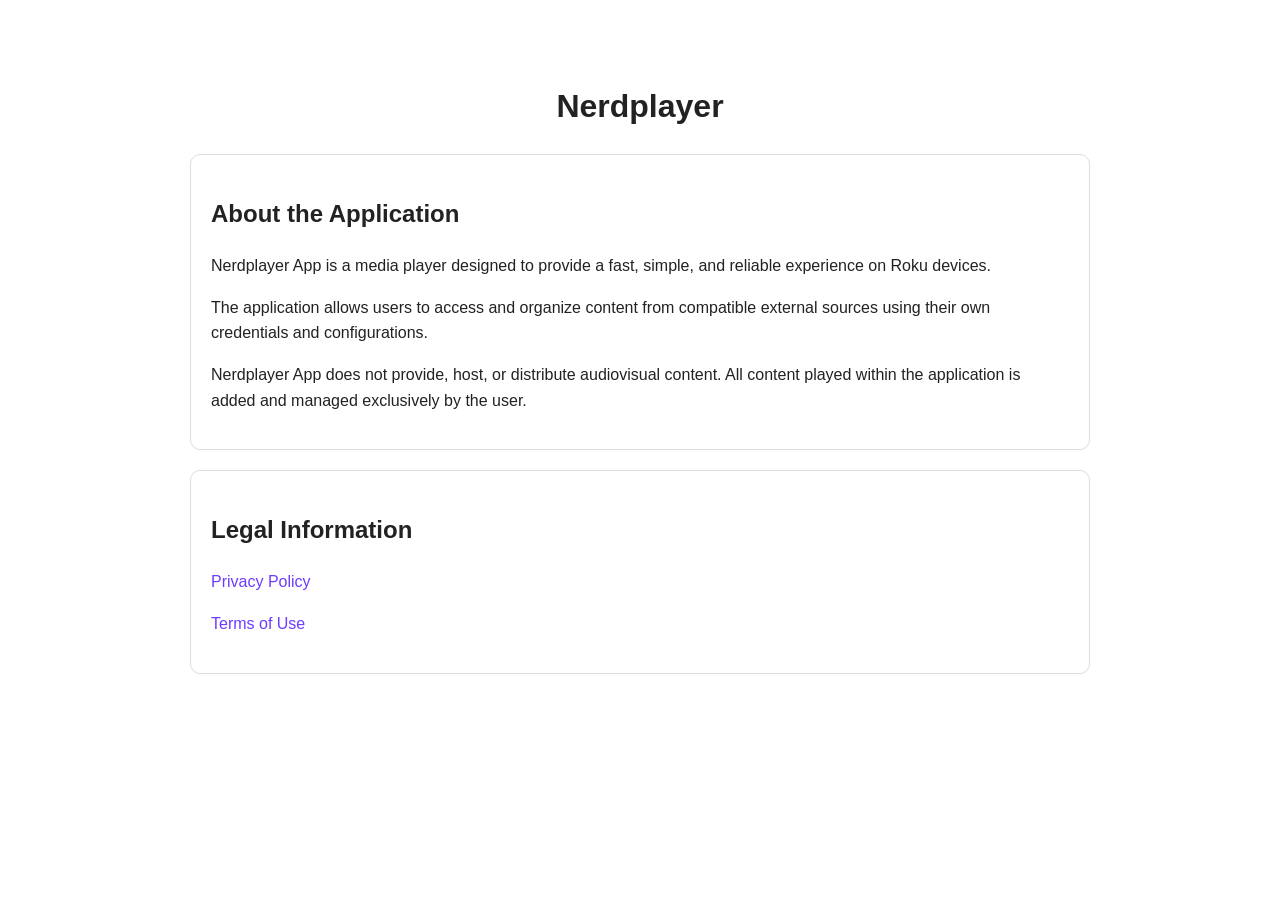
==== index.html @ 156f30fe "Create index.html" ====
<!DOCTYPE html>
<html lang="en">
<head>
<meta charset="UTF-8">
<meta name="viewport" content="width=device-width, initial-scale=1.0">
<title>Nerdplayer</title>

<style>
body{
    font-family: Arial, sans-serif;
    max-width: 900px;
    margin: 40px auto;
    padding: 20px;
    line-height: 1.6;
    color: #222;
}

h1{
    text-align:center;
}

.box{
    border:1px solid #ddd;
    border-radius:10px;
    padding:20px;
    margin-top:20px;
}

a{
    color:#6c3cff;
    text-decoration:none;
}

a:hover{
    text-decoration:underline;
}
</style>

</head>
<body>

<h1>Nerdplayer</h1>

<div class="box">
    <h2>About the Application</h2>

    <p>
        Nerdplayer App is a media player designed to provide a fast, simple, and reliable experience on Roku devices.
    </p>

    <p>
        The application allows users to access and organize content from compatible external sources using their own credentials and configurations.
    </p>

    <p>
        Nerdplayer App does not provide, host, or distribute audiovisual content. All content played within the application is added and managed exclusively by the user.
    </p>
</div>

<div class="box">
    <h2>Legal Information</h2>

    <p>
        <a href="/rokuapp/privacy.html">Privacy Policy</a>
    </p>

    <p>
        <a href="/rokuapp/terms.html">Terms of Use</a>
    </p>
</div>

</body>
</html>
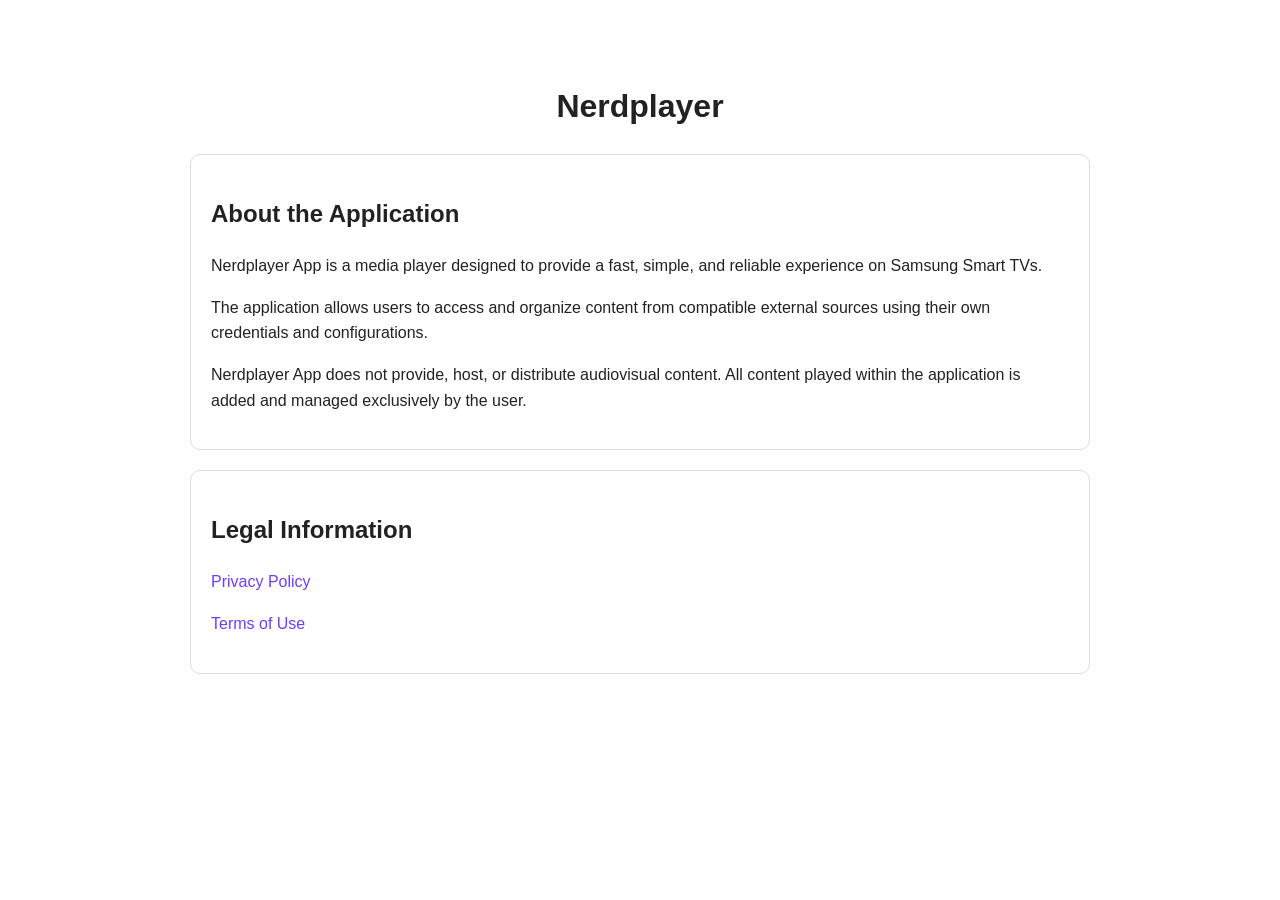
==== commit bd911bdb: "Home page: describe the Samsung TV app and fix the legal links" ====
--- a/index.html
+++ b/index.html
@@ -45,7 +45,7 @@
     <h2>About the Application</h2>
 
     <p>
-        Nerdplayer App is a media player designed to provide a fast, simple, and reliable experience on Roku devices.
+        Nerdplayer App is a media player designed to provide a fast, simple, and reliable experience on Samsung Smart TVs.
     </p>
 
     <p>
@@ -61,11 +61,11 @@
     <h2>Legal Information</h2>
 
     <p>
-        <a href="/rokuapp/privacy.html">Privacy Policy</a>
+        <a href="privacy.html">Privacy Policy</a>
     </p>
 
     <p>
-        <a href="/rokuapp/terms.html">Terms of Use</a>
+        <a href="terms.html">Terms of Use</a>
     </p>
 </div>
 
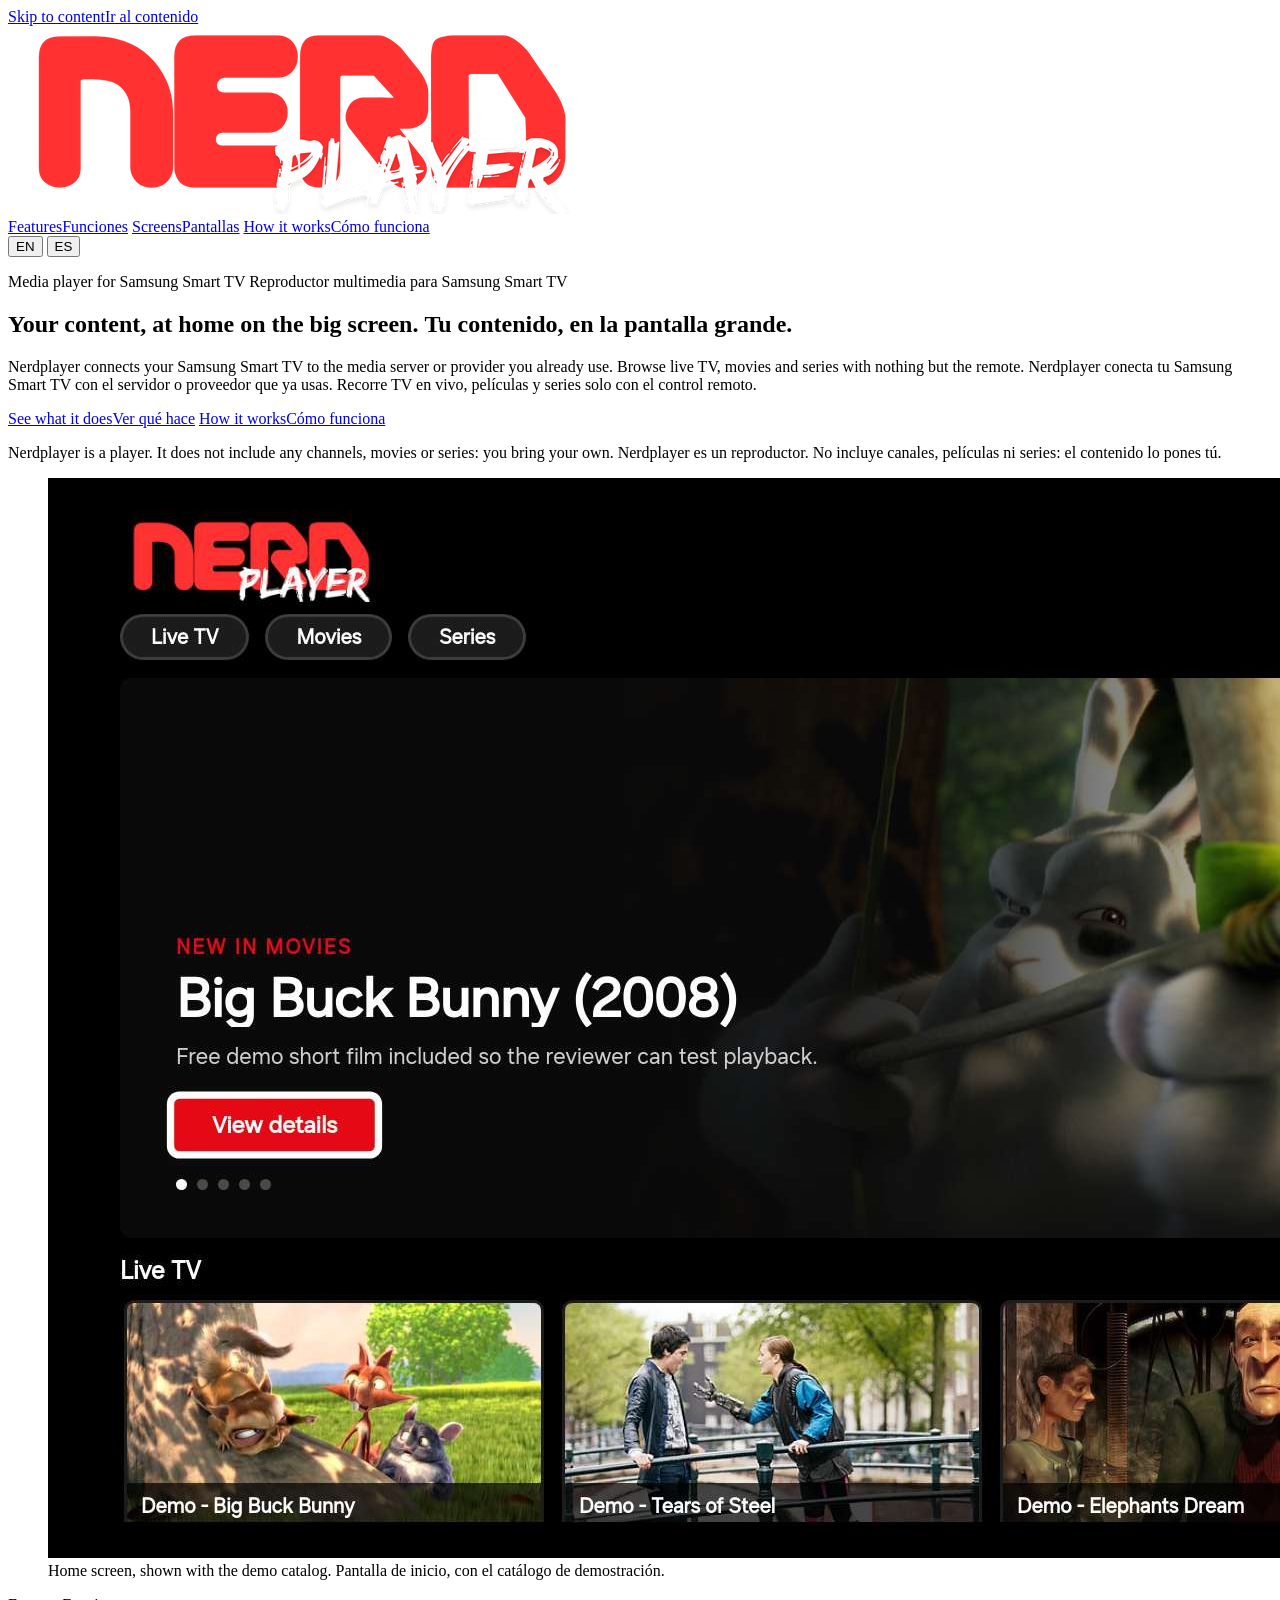
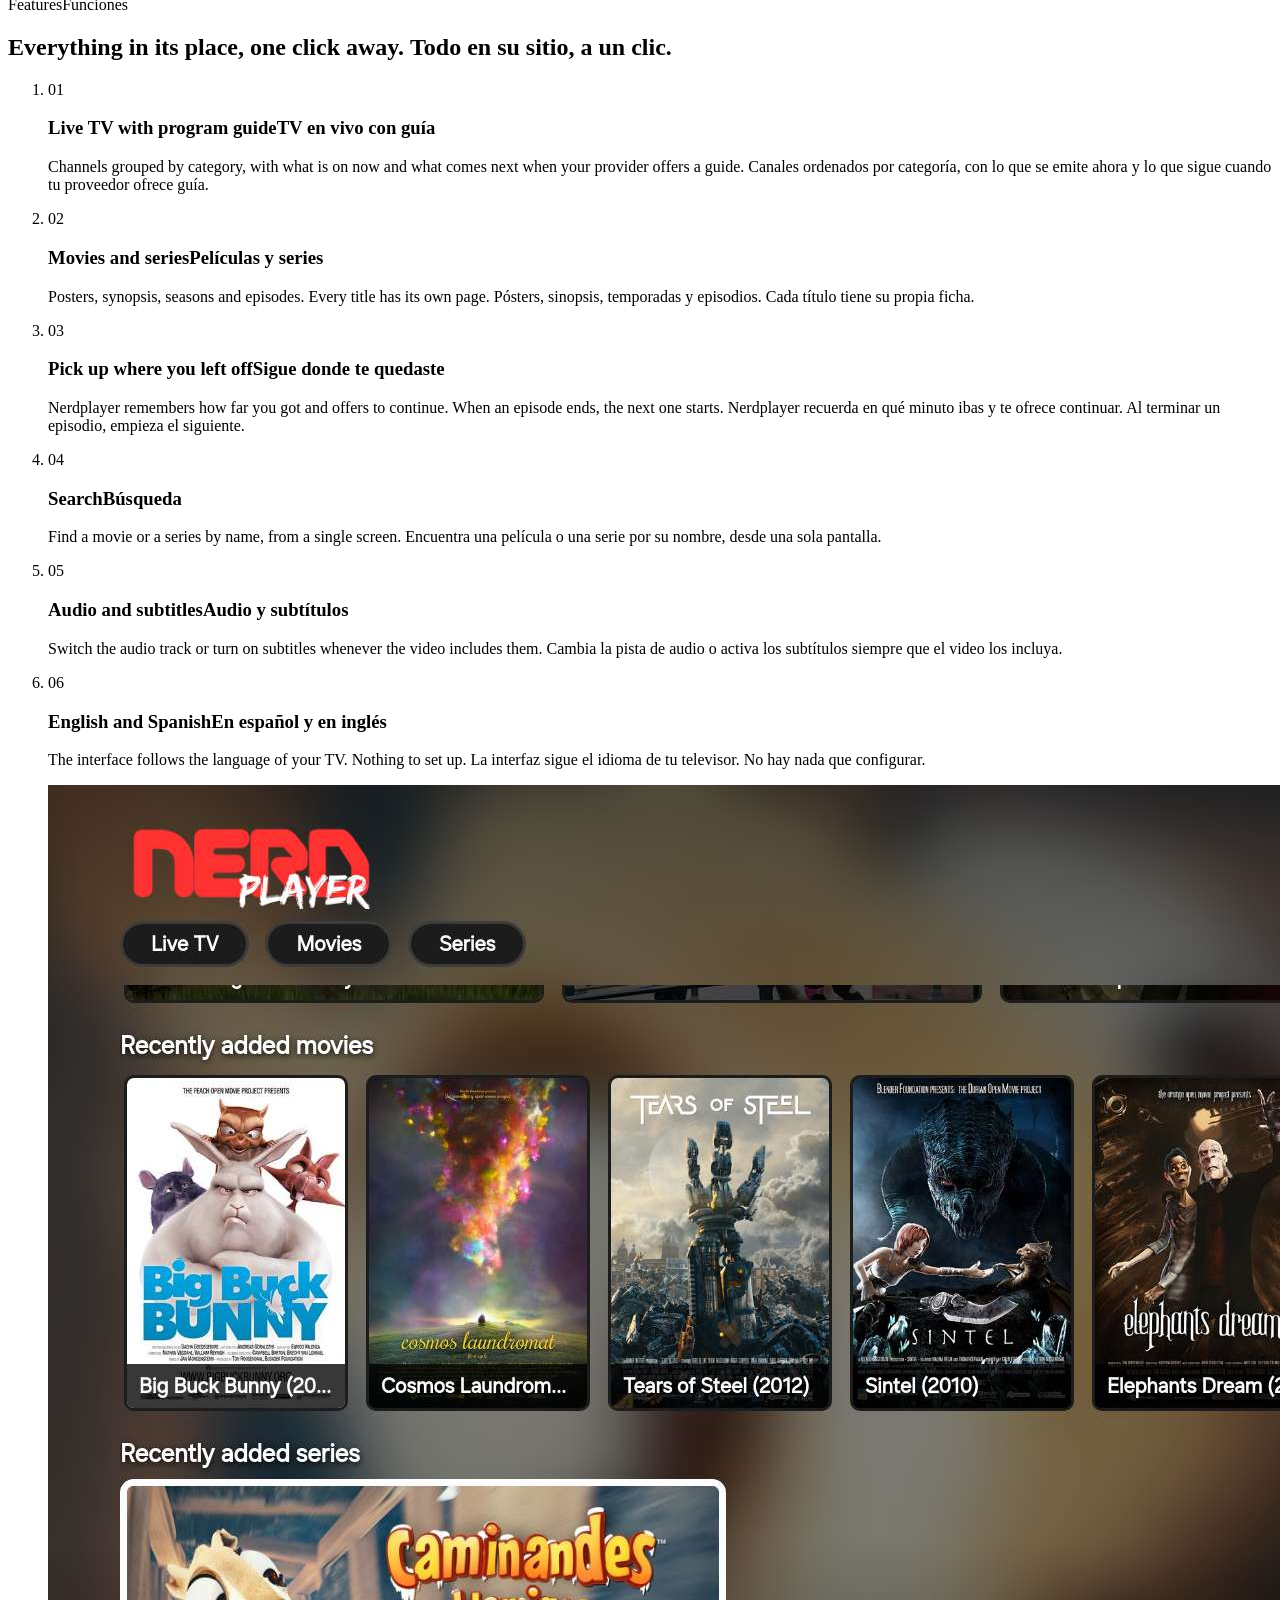
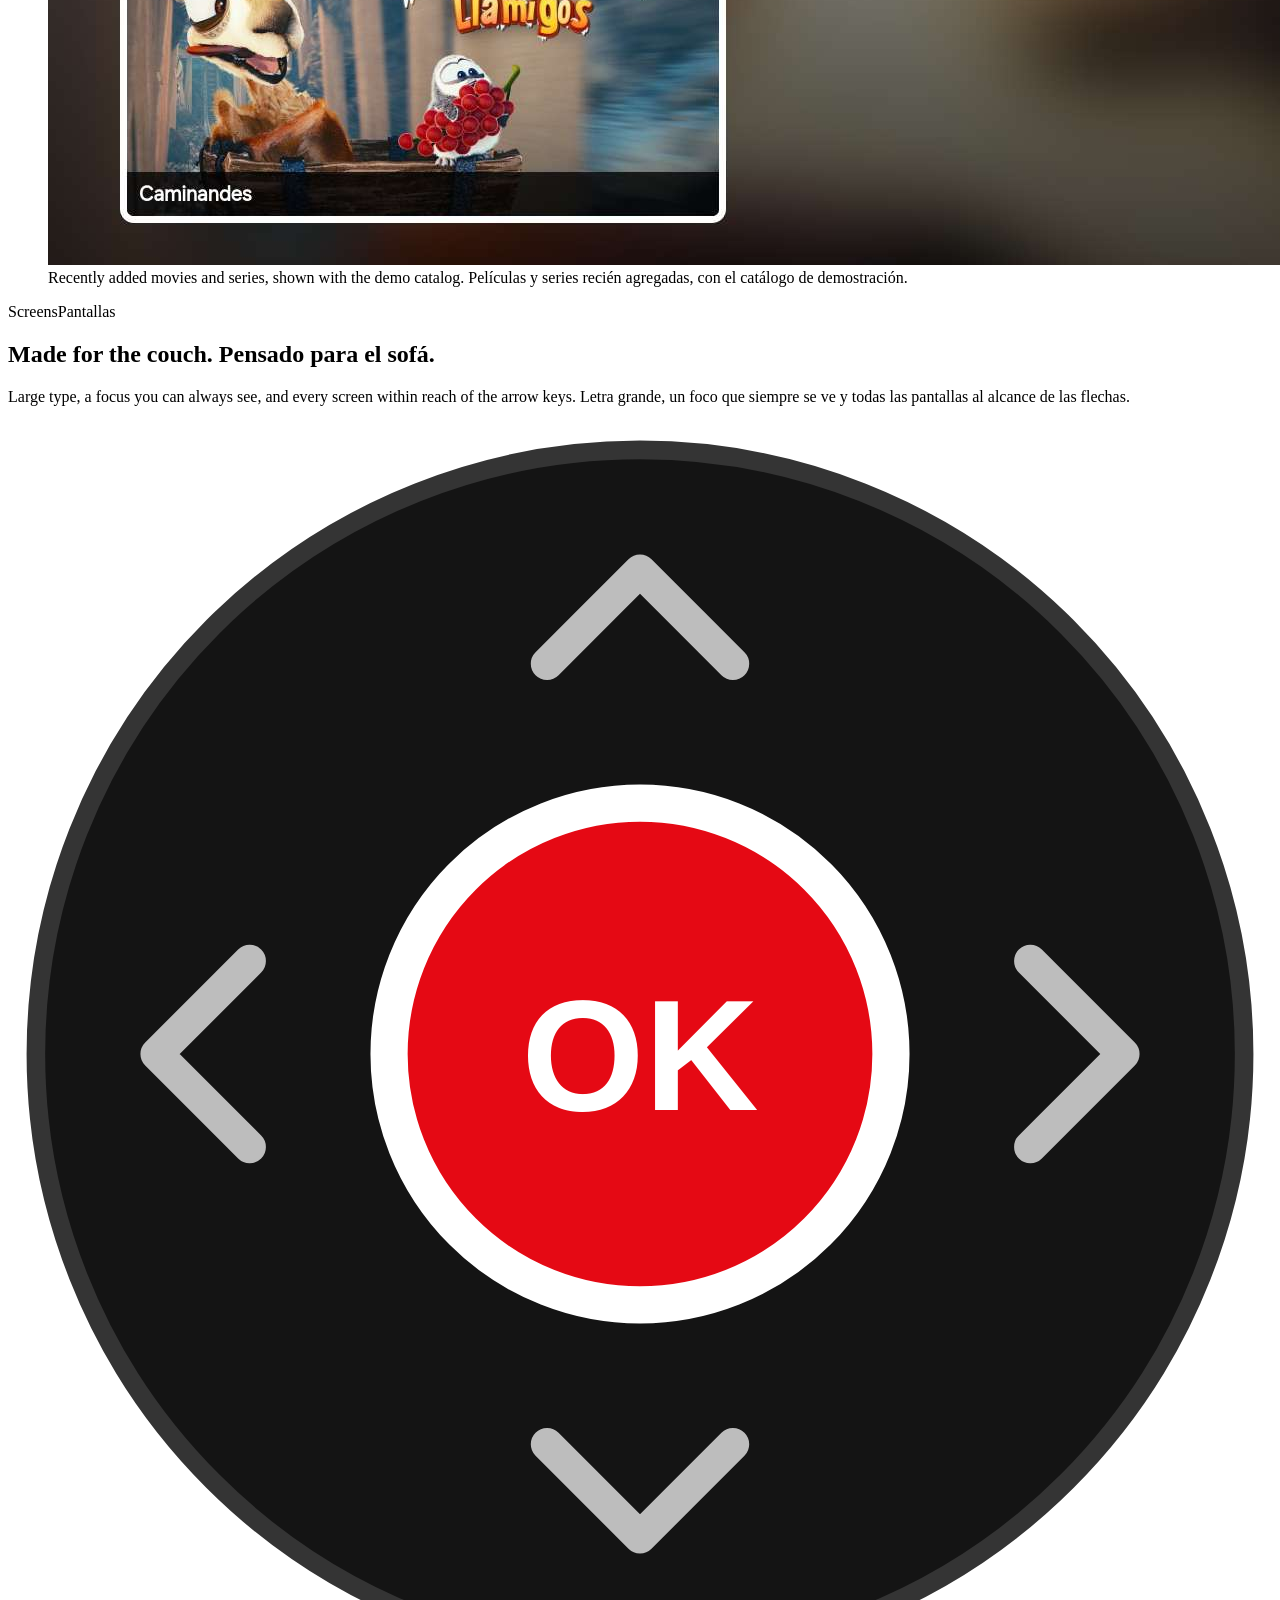
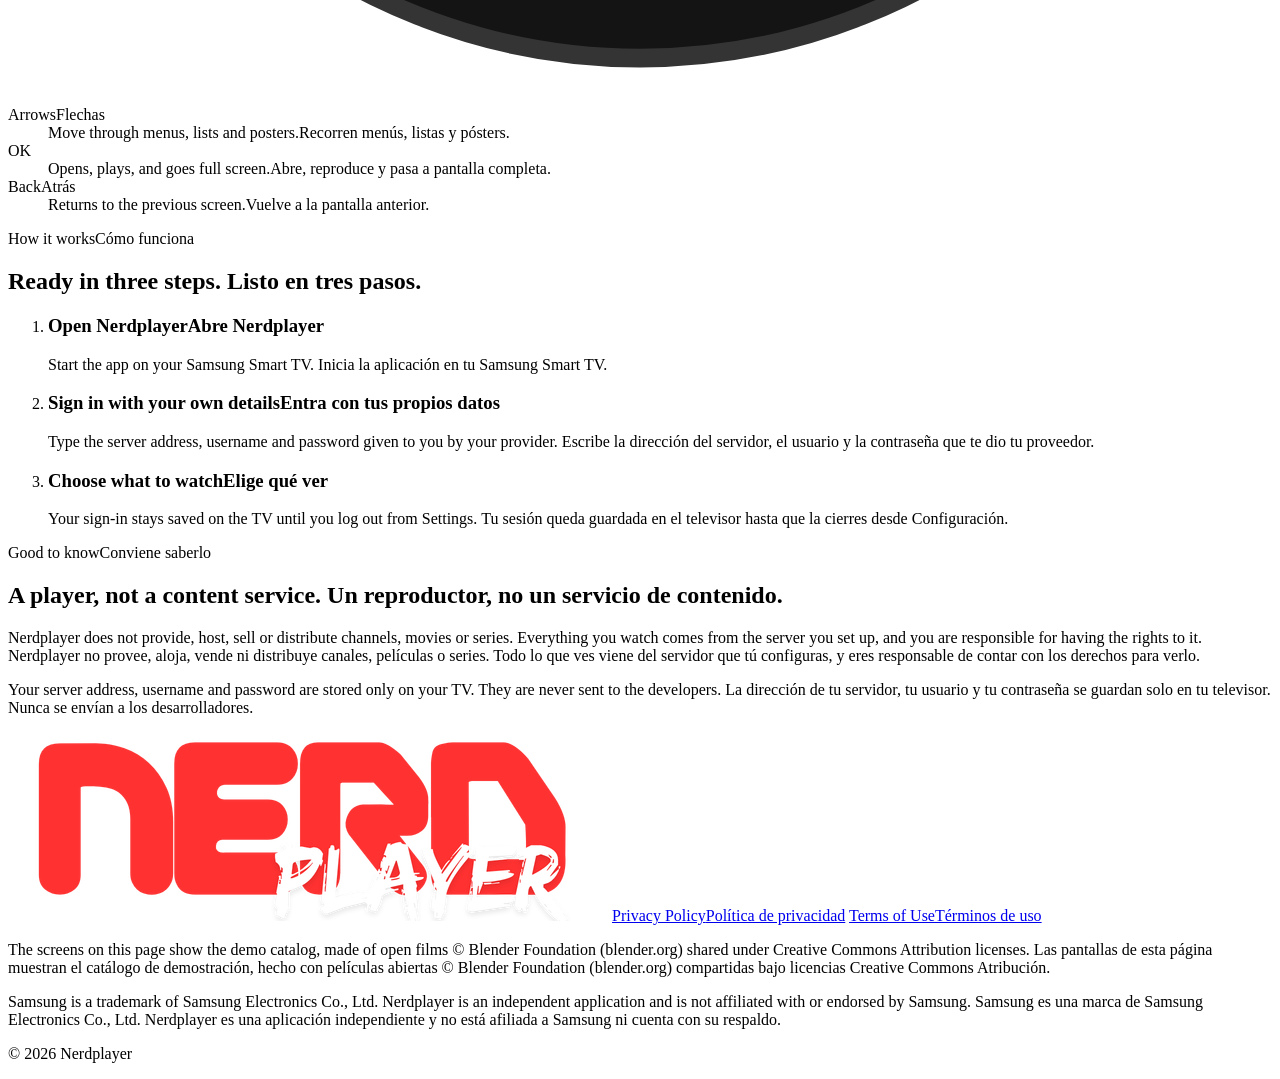
==== commit 0136d65b: "Update index.html" ====
--- a/index.html
+++ b/index.html
@@ -1,73 +1,286 @@
 <!DOCTYPE html>
-<html lang="en">
+<html lang="en" data-lang="en">
 <head>
-<meta charset="UTF-8">
-<meta name="viewport" content="width=device-width, initial-scale=1.0">
-<title>Nerdplayer</title>
-
-<style>
-body{
-    font-family: Arial, sans-serif;
-    max-width: 900px;
-    margin: 40px auto;
-    padding: 20px;
-    line-height: 1.6;
-    color: #222;
-}
-
-h1{
-    text-align:center;
-}
-
-.box{
-    border:1px solid #ddd;
-    border-radius:10px;
-    padding:20px;
-    margin-top:20px;
-}
-
-a{
-    color:#6c3cff;
-    text-decoration:none;
-}
-
-a:hover{
-    text-decoration:underline;
-}
-</style>
-
+    <meta charset="utf-8">
+    <meta name="viewport" content="width=device-width, initial-scale=1">
+    <title>Nerdplayer — Media player for Samsung Smart TV</title>
+    <meta name="title-en" content="Nerdplayer — Media player for Samsung Smart TV">
+    <meta name="title-es" content="Nerdplayer — Reproductor multimedia para Samsung Smart TV">
+    <meta name="description" content="Nerdplayer is a media player for Samsung Smart TVs. Connect the media server or provider you already use and watch live TV, movies and series with the remote.">
+    <meta name="theme-color" content="#050505">
+    <meta property="og:title" content="Nerdplayer — Media player for Samsung Smart TV">
+    <meta property="og:description" content="Connect the media server or provider you already use and watch live TV, movies and series with the remote.">
+    <meta property="og:image" content="https://sayonararoku.github.io/Nerdplayer/img/home.jpg">
+    <script>
+        // Idioma inicial, antes de pintar: ?lang=, lo elegido antes, o el del navegador. Por defecto, ingles.
+        (function () {
+            var lang = 'en';
+            try {
+                var q = /[?&]lang=(en|es)\b/.exec(location.search);
+                var saved = localStorage.getItem('nerdplayer.site.lang');
+                if (q) { lang = q[1]; } else if (saved === 'en' || saved === 'es') { lang = saved; } else if (/^es\b/i.test(navigator.language || '')) { lang = 'es'; }
+            } catch (e) { /* se queda en ingles */ }
+            document.documentElement.setAttribute('data-lang', lang);
+            document.documentElement.setAttribute('lang', lang);
+        }());
+    </script>
+    <link rel="stylesheet" href="site.css">
 </head>
 <body>
-
-<h1>Nerdplayer</h1>
-
-<div class="box">
-    <h2>About the Application</h2>
-
-    <p>
-        Nerdplayer App is a media player designed to provide a fast, simple, and reliable experience on Samsung Smart TVs.
-    </p>
-
-    <p>
-        The application allows users to access and organize content from compatible external sources using their own credentials and configurations.
-    </p>
-
-    <p>
-        Nerdplayer App does not provide, host, or distribute audiovisual content. All content played within the application is added and managed exclusively by the user.
-    </p>
-</div>
-
-<div class="box">
-    <h2>Legal Information</h2>
-
-    <p>
-        <a href="privacy.html">Privacy Policy</a>
-    </p>
-
-    <p>
-        <a href="terms.html">Terms of Use</a>
-    </p>
-</div>
-
+    <a class="skip" href="#main"><span lang="en">Skip to content</span><span lang="es">Ir al contenido</span></a>
+
+    <header class="top">
+        <a class="brand" href="./"><img src="img/logo.png" alt="Nerdplayer" width="600" height="188"></a>
+        <nav class="pills" aria-label="Sections">
+            <a href="#features"><span lang="en">Features</span><span lang="es">Funciones</span></a>
+            <a href="#screens"><span lang="en">Screens</span><span lang="es">Pantallas</span></a>
+            <a href="#start"><span lang="en">How it works</span><span lang="es">Cómo funciona</span></a>
+        </nav>
+        <div class="lang" role="group" aria-label="Language / Idioma">
+            <button type="button" data-set-lang="en" aria-pressed="true" title="English">EN</button>
+            <button type="button" data-set-lang="es" aria-pressed="false" title="Español">ES</button>
+        </div>
+    </header>
+
+    <main id="main">
+        <section class="hero">
+            <div class="hero-copy">
+                <div>
+                    <p class="kicker">
+                        <span lang="en">Media player for Samsung Smart TV</span>
+                        <span lang="es">Reproductor multimedia para Samsung Smart TV</span>
+                    </p>
+                    <h1>
+                        <span lang="en">Your content, at home on the big screen.</span>
+                        <span lang="es">Tu contenido, en la pantalla grande.</span>
+                    </h1>
+                </div>
+                <div>
+                <p class="lead">
+                    <span lang="en">Nerdplayer connects your Samsung Smart TV to the media server or provider you already use. Browse live TV, movies and series with nothing but the remote.</span>
+                    <span lang="es">Nerdplayer conecta tu Samsung Smart TV con el servidor o proveedor que ya usas. Recorre TV en vivo, películas y series solo con el control remoto.</span>
+                </p>
+                <div class="actions">
+                    <a class="btn btn-primary" href="#features"><span lang="en">See what it does</span><span lang="es">Ver qué hace</span></a>
+                    <a class="btn" href="#start"><span lang="en">How it works</span><span lang="es">Cómo funciona</span></a>
+                </div>
+                <p class="note">
+                    <span lang="en">Nerdplayer is a player. It does not include any channels, movies or series: you bring your own.</span>
+                    <span lang="es">Nerdplayer es un reproductor. No incluye canales, películas ni series: el contenido lo pones tú.</span>
+                </p>
+                </div>
+            </div>
+
+            <figure class="tv">
+                <div class="tv-screen">
+                    <img src="img/home.jpg" width="1920" height="1080"
+                         alt="Nerdplayer home screen on a TV: a featured movie and a row of live TV channels">
+                </div>
+                <div class="tv-foot"></div>
+                <figcaption>
+                    <span lang="en">Home screen, shown with the demo catalog.</span>
+                    <span lang="es">Pantalla de inicio, con el catálogo de demostración.</span>
+                </figcaption>
+            </figure>
+        </section>
+
+        <section class="section" id="features">
+            <div class="section-head">
+                <p class="kicker"><span lang="en">Features</span><span lang="es">Funciones</span></p>
+                <h2>
+                    <span lang="en">Everything in its place, one click away.</span>
+                    <span lang="es">Todo en su sitio, a un clic.</span>
+                </h2>
+            </div>
+            <ol class="rows">
+                <li>
+                    <span class="n">01</span>
+                    <div>
+                        <h3><span lang="en">Live TV with program guide</span><span lang="es">TV en vivo con guía</span></h3>
+                        <p>
+                            <span lang="en">Channels grouped by category, with what is on now and what comes next when your provider offers a guide.</span>
+                            <span lang="es">Canales ordenados por categoría, con lo que se emite ahora y lo que sigue cuando tu proveedor ofrece guía.</span>
+                        </p>
+                    </div>
+                </li>
+                <li>
+                    <span class="n">02</span>
+                    <div>
+                        <h3><span lang="en">Movies and series</span><span lang="es">Películas y series</span></h3>
+                        <p>
+                            <span lang="en">Posters, synopsis, seasons and episodes. Every title has its own page.</span>
+                            <span lang="es">Pósters, sinopsis, temporadas y episodios. Cada título tiene su propia ficha.</span>
+                        </p>
+                    </div>
+                </li>
+                <li>
+                    <span class="n">03</span>
+                    <div>
+                        <h3><span lang="en">Pick up where you left off</span><span lang="es">Sigue donde te quedaste</span></h3>
+                        <p>
+                            <span lang="en">Nerdplayer remembers how far you got and offers to continue. When an episode ends, the next one starts.</span>
+                            <span lang="es">Nerdplayer recuerda en qué minuto ibas y te ofrece continuar. Al terminar un episodio, empieza el siguiente.</span>
+                        </p>
+                    </div>
+                </li>
+                <li>
+                    <span class="n">04</span>
+                    <div>
+                        <h3><span lang="en">Search</span><span lang="es">Búsqueda</span></h3>
+                        <p>
+                            <span lang="en">Find a movie or a series by name, from a single screen.</span>
+                            <span lang="es">Encuentra una película o una serie por su nombre, desde una sola pantalla.</span>
+                        </p>
+                    </div>
+                </li>
+                <li>
+                    <span class="n">05</span>
+                    <div>
+                        <h3><span lang="en">Audio and subtitles</span><span lang="es">Audio y subtítulos</span></h3>
+                        <p>
+                            <span lang="en">Switch the audio track or turn on subtitles whenever the video includes them.</span>
+                            <span lang="es">Cambia la pista de audio o activa los subtítulos siempre que el video los incluya.</span>
+                        </p>
+                    </div>
+                </li>
+                <li>
+                    <span class="n">06</span>
+                    <div>
+                        <h3><span lang="en">English and Spanish</span><span lang="es">En español y en inglés</span></h3>
+                        <p>
+                            <span lang="en">The interface follows the language of your TV. Nothing to set up.</span>
+                            <span lang="es">La interfaz sigue el idioma de tu televisor. No hay nada que configurar.</span>
+                        </p>
+                    </div>
+                </li>
+            </ol>
+        </section>
+
+        <section class="section" id="screens">
+            <div class="screens">
+                <figure class="tv">
+                    <div class="tv-screen">
+                        <img src="img/catalog.jpg" width="1920" height="1080" loading="lazy"
+                             alt="Nerdplayer on a TV: rows of recently added movies and series with their posters">
+                    </div>
+                    <div class="tv-foot"></div>
+                    <figcaption>
+                        <span lang="en">Recently added movies and series, shown with the demo catalog.</span>
+                        <span lang="es">Películas y series recién agregadas, con el catálogo de demostración.</span>
+                    </figcaption>
+                </figure>
+                <div>
+                    <p class="kicker"><span lang="en">Screens</span><span lang="es">Pantallas</span></p>
+                    <h2>
+                        <span lang="en">Made for the couch.</span>
+                        <span lang="es">Pensado para el sofá.</span>
+                    </h2>
+                    <p class="sub lead" style="margin-top:16px">
+                        <span lang="en">Large type, a focus you can always see, and every screen within reach of the arrow keys.</span>
+                        <span lang="es">Letra grande, un foco que siempre se ve y todas las pantallas al alcance de las flechas.</span>
+                    </p>
+                    <div class="remote">
+                        <svg viewBox="0 0 136 136" role="img" aria-label="Remote control direction pad">
+                            <circle cx="68" cy="68" r="65" fill="#141414" stroke="#343434" stroke-width="2"/>
+                            <g fill="none" stroke="#bdbdbd" stroke-width="3.5" stroke-linecap="round" stroke-linejoin="round">
+                                <path d="M58 26l10-10 10 10"/>
+                                <path d="M58 110l10 10 10-10"/>
+                                <path d="M26 58l-10 10 10 10"/>
+                                <path d="M110 58l10 10-10 10"/>
+                            </g>
+                            <circle cx="68" cy="68" r="27" fill="#e50914" stroke="#fff" stroke-width="4"/>
+                            <text x="68" y="74" text-anchor="middle" font-family="Segoe UI, Arial, sans-serif" font-size="17" font-weight="800" fill="#fff">OK</text>
+                        </svg>
+                        <dl class="keys">
+                            <div>
+                                <dt><span lang="en">Arrows</span><span lang="es">Flechas</span></dt>
+                                <dd><span lang="en">Move through menus, lists and posters.</span><span lang="es">Recorren menús, listas y pósters.</span></dd>
+                            </div>
+                            <div>
+                                <dt>OK</dt>
+                                <dd><span lang="en">Opens, plays, and goes full screen.</span><span lang="es">Abre, reproduce y pasa a pantalla completa.</span></dd>
+                            </div>
+                            <div>
+                                <dt><span lang="en">Back</span><span lang="es">Atrás</span></dt>
+                                <dd><span lang="en">Returns to the previous screen.</span><span lang="es">Vuelve a la pantalla anterior.</span></dd>
+                            </div>
+                        </dl>
+                    </div>
+                </div>
+            </div>
+        </section>
+
+        <section class="section" id="start">
+            <div class="section-head">
+                <p class="kicker"><span lang="en">How it works</span><span lang="es">Cómo funciona</span></p>
+                <h2>
+                    <span lang="en">Ready in three steps.</span>
+                    <span lang="es">Listo en tres pasos.</span>
+                </h2>
+            </div>
+            <ol class="steps">
+                <li>
+                    <h3><span lang="en">Open Nerdplayer</span><span lang="es">Abre Nerdplayer</span></h3>
+                    <p>
+                        <span lang="en">Start the app on your Samsung Smart TV.</span>
+                        <span lang="es">Inicia la aplicación en tu Samsung Smart TV.</span>
+                    </p>
+                </li>
+                <li>
+                    <h3><span lang="en">Sign in with your own details</span><span lang="es">Entra con tus propios datos</span></h3>
+                    <p>
+                        <span lang="en">Type the server address, username and password given to you by your provider.</span>
+                        <span lang="es">Escribe la dirección del servidor, el usuario y la contraseña que te dio tu proveedor.</span>
+                    </p>
+                </li>
+                <li>
+                    <h3><span lang="en">Choose what to watch</span><span lang="es">Elige qué ver</span></h3>
+                    <p>
+                        <span lang="en">Your sign-in stays saved on the TV until you log out from Settings.</span>
+                        <span lang="es">Tu sesión queda guardada en el televisor hasta que la cierres desde Configuración.</span>
+                    </p>
+                </li>
+            </ol>
+        </section>
+
+        <section class="section" id="notice">
+            <div class="notice">
+                <p class="kicker"><span lang="en">Good to know</span><span lang="es">Conviene saberlo</span></p>
+                <h2>
+                    <span lang="en">A player, not a content service.</span>
+                    <span lang="es">Un reproductor, no un servicio de contenido.</span>
+                </h2>
+                <p>
+                    <span lang="en">Nerdplayer does not provide, host, sell or distribute channels, movies or series. Everything you watch comes from the server you set up, and you are responsible for having the rights to it.</span>
+                    <span lang="es">Nerdplayer no provee, aloja, vende ni distribuye canales, películas o series. Todo lo que ves viene del servidor que tú configuras, y eres responsable de contar con los derechos para verlo.</span>
+                </p>
+                <p>
+                    <span lang="en">Your server address, username and password are stored only on your TV. They are never sent to the developers.</span>
+                    <span lang="es">La dirección de tu servidor, tu usuario y tu contraseña se guardan solo en tu televisor. Nunca se envían a los desarrolladores.</span>
+                </p>
+            </div>
+        </section>
+    </main>
+
+    <footer class="foot">
+        <div class="foot-in">
+            <div class="foot-top">
+                <img src="img/logo.png" alt="Nerdplayer" width="600" height="188">
+                <a href="privacy.html"><span lang="en">Privacy Policy</span><span lang="es">Política de privacidad</span></a>
+                <a href="terms.html"><span lang="en">Terms of Use</span><span lang="es">Términos de uso</span></a>
+            </div>
+            <p class="small">
+                <span lang="en">The screens on this page show the demo catalog, made of open films © Blender Foundation (blender.org) shared under Creative Commons Attribution licenses.</span>
+                <span lang="es">Las pantallas de esta página muestran el catálogo de demostración, hecho con películas abiertas © Blender Foundation (blender.org) compartidas bajo licencias Creative Commons Atribución.</span>
+            </p>
+            <p class="small">
+                <span lang="en">Samsung is a trademark of Samsung Electronics Co., Ltd. Nerdplayer is an independent application and is not affiliated with or endorsed by Samsung.</span>
+                <span lang="es">Samsung es una marca de Samsung Electronics Co., Ltd. Nerdplayer es una aplicación independiente y no está afiliada a Samsung ni cuenta con su respaldo.</span>
+            </p>
+            <p class="small">© 2026 Nerdplayer</p>
+        </div>
+    </footer>
+
+    <script src="site.js"></script>
 </body>
 </html>
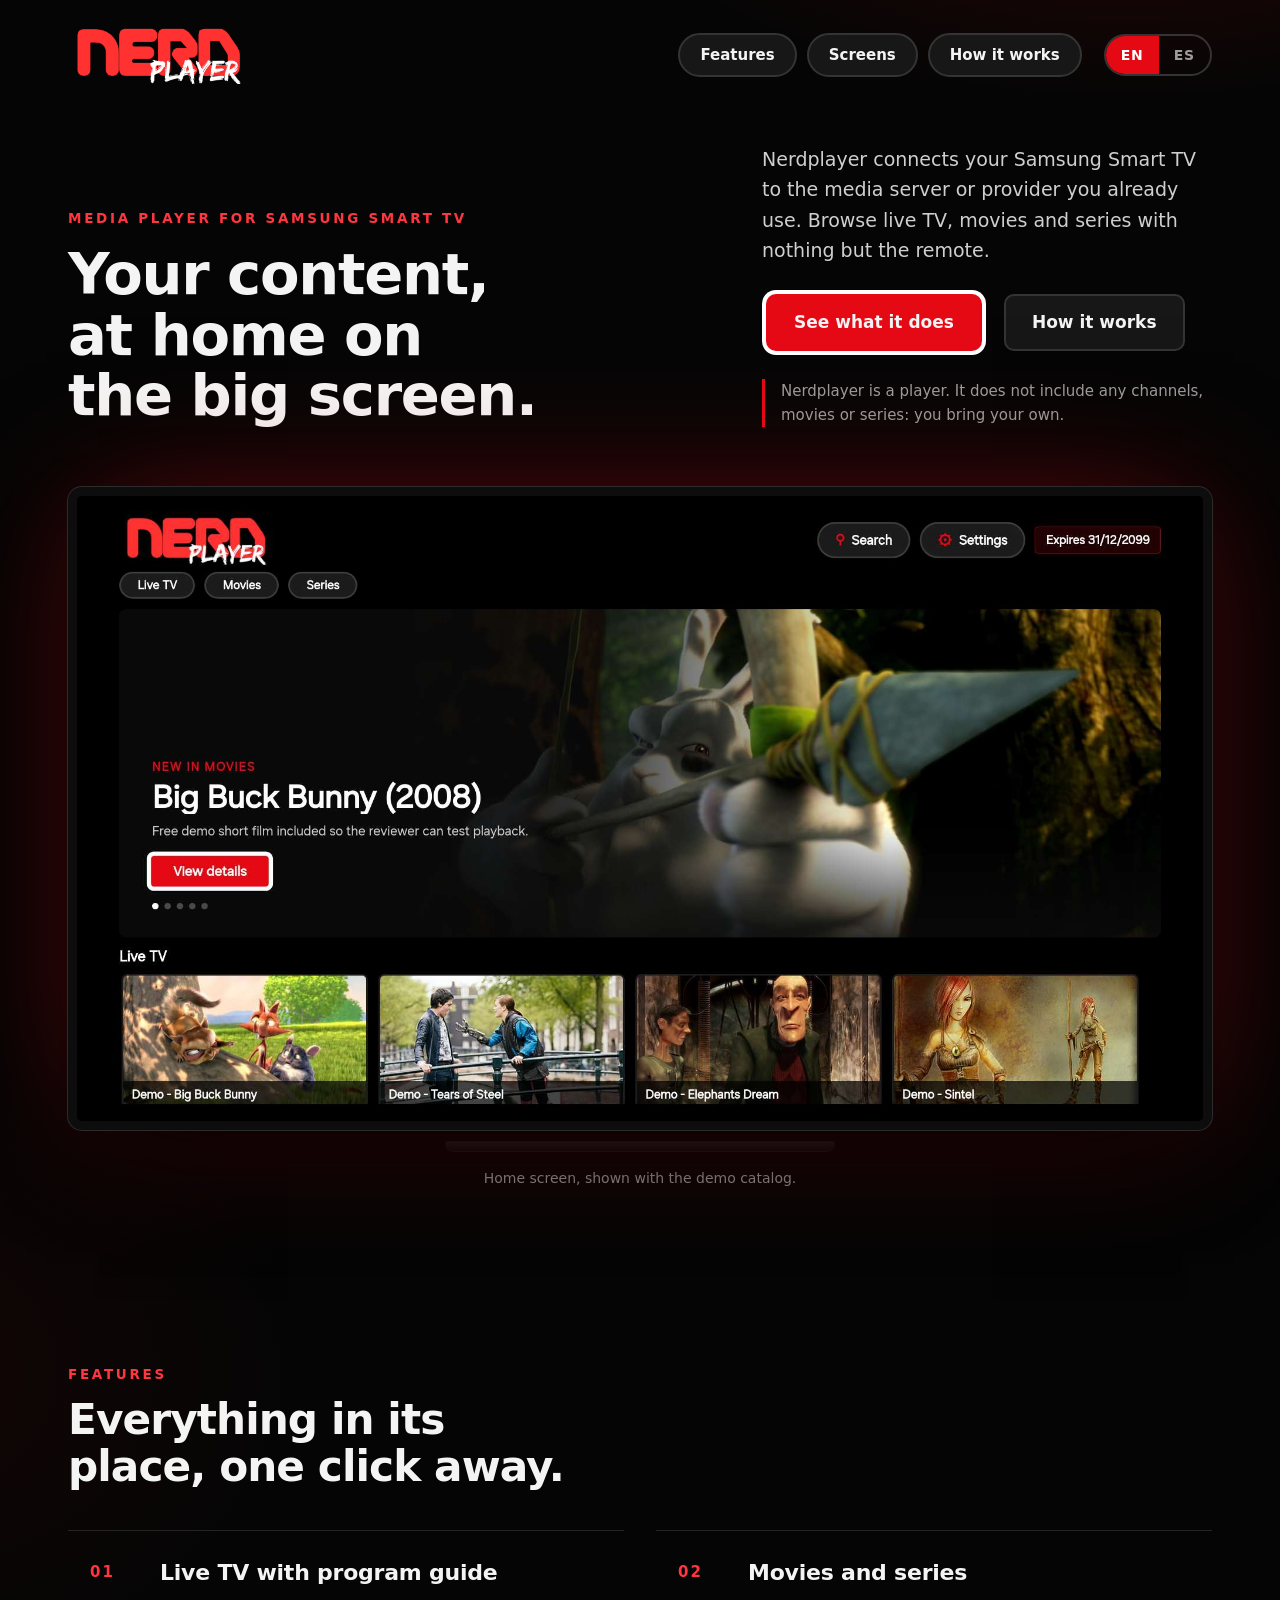
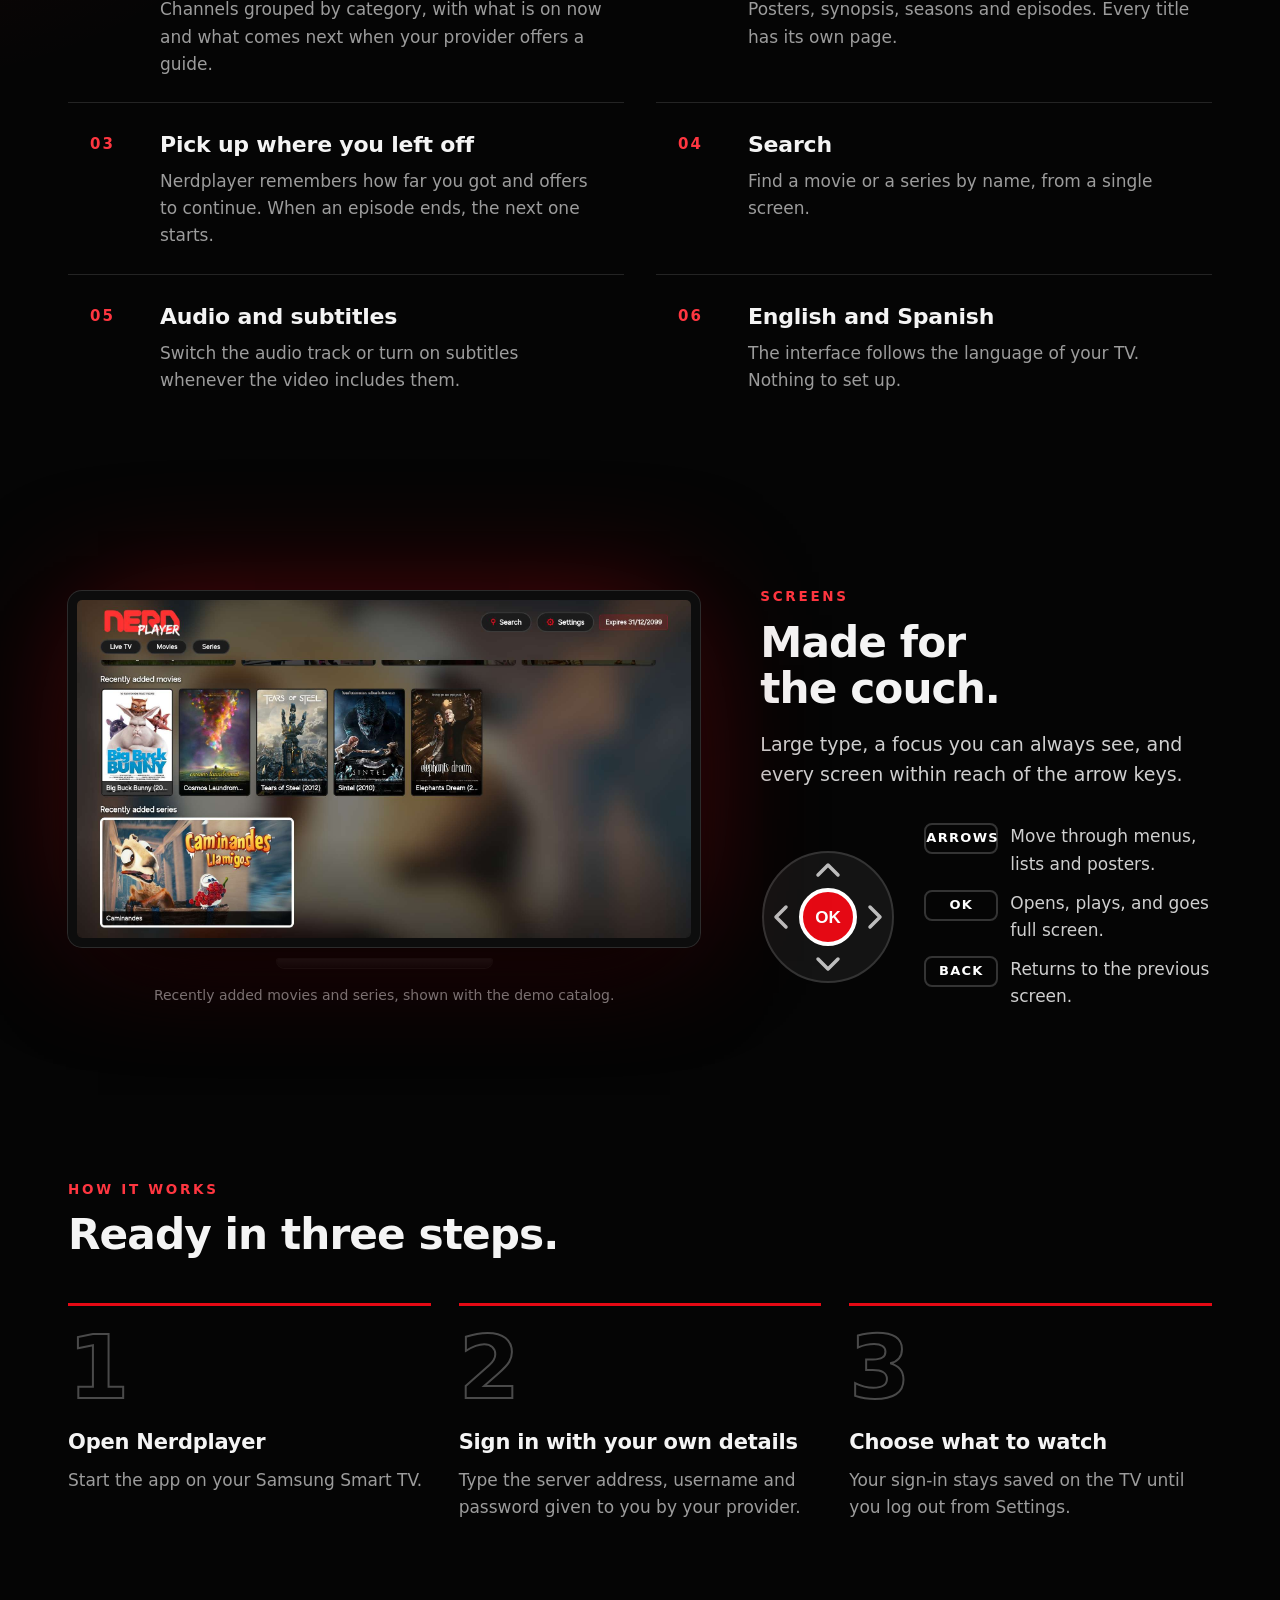
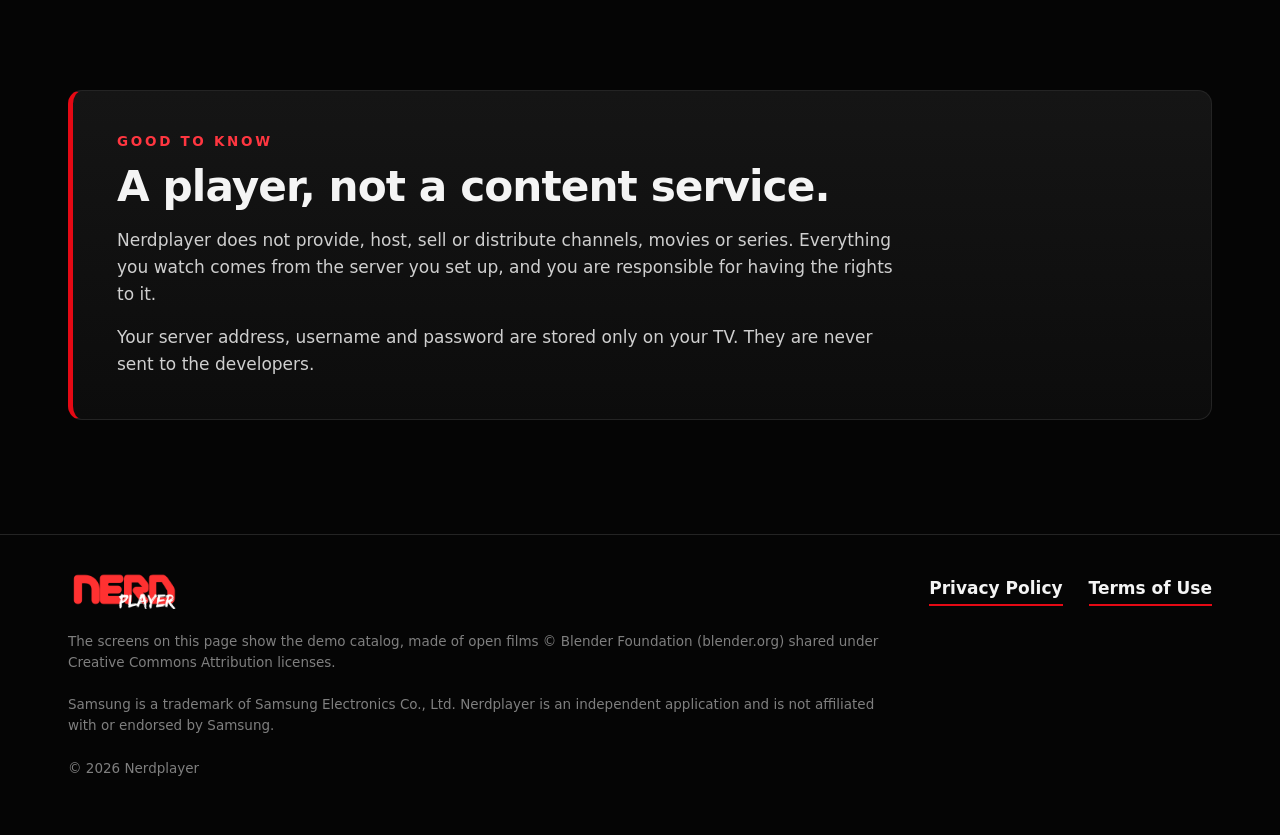
==== commit e3107d11: "Update index.html" ====
--- a/index.html
+++ b/index.html
@@ -24,7 +24,7 @@
             document.documentElement.setAttribute('lang', lang);
         }());
     </script>
-    <link rel="stylesheet" href="site.css">
+    <link rel="stylesheet" href="site.css?v=2">
 </head>
 <body>
     <a class="skip" href="#main"><span lang="en">Skip to content</span><span lang="es">Ir al contenido</span></a>
@@ -281,6 +281,6 @@
         </div>
     </footer>
 
-    <script src="site.js"></script>
+    <script src="site.js?v=2"></script>
 </body>
 </html>
--- a/site.css
+++ b/site.css
@@ -0,0 +1,299 @@
+/* Sitio publico de Nerdplayer. Mismo lenguaje visual que la app: negro, rojo y foco blanco. */
+:root {
+    --bg: #050505;
+    --ink: #f4f4f4;
+    --soft: #cfcfcf;
+    --muted: #9c9c9c;
+    --line: #242424;
+    --panel: #101010;
+    --red: #e50914;
+    --red-text: #ff3640;
+    --max: 1200px;
+}
+
+* { box-sizing: border-box; }
+
+html { scroll-behavior: smooth; -webkit-text-size-adjust: 100%; }
+
+body {
+    margin: 0;
+    color: var(--ink);
+    background:
+        radial-gradient(980px 560px at 88% -6%, rgba(229, 9, 20, .22), transparent 62%),
+        radial-gradient(760px 520px at -12% 34%, rgba(229, 9, 20, .07), transparent 62%),
+        var(--bg);
+    background-repeat: no-repeat;
+    font: 17px/1.6 "Segoe UI", system-ui, -apple-system, Roboto, "Helvetica Neue", Arial, sans-serif;
+    overflow-x: hidden;
+}
+
+/* Dos idiomas en la misma pagina: se muestra el que diga <html data-lang>. */
+html[data-lang="en"] [lang="es"],
+html[data-lang="es"] [lang="en"] { display: none !important; }
+
+a { color: inherit; }
+img { max-width: 100%; }
+
+:focus-visible { outline: 3px solid #fff; outline-offset: 3px; border-radius: 6px; }
+
+.skip { position: absolute; left: -9999px; top: 0; background: #fff; color: #000; padding: 10px 16px; z-index: 10; }
+.skip:focus { left: 12px; top: 12px; }
+
+/* ---------- Cabecera ---------- */
+.top {
+    max-width: var(--max);
+    margin: 0 auto;
+    padding: 26px 28px 0;
+    display: flex;
+    align-items: center;
+    gap: 22px;
+}
+.brand { display: block; line-height: 0; margin-right: auto; }
+.brand img { height: 58px; width: auto; display: block; }
+
+.pills { display: flex; gap: 10px; }
+.pills a {
+    padding: 8px 20px;
+    border-radius: 999px;
+    background: #171717;
+    border: 2px solid #343434;
+    font-weight: 600;
+    font-size: 15px;
+    text-decoration: none;
+    white-space: nowrap;
+    transition: border-color .15s, background .15s;
+}
+.pills a:hover { border-color: #fff; background: #1f1f1f; }
+
+.lang { display: inline-flex; border: 2px solid #343434; border-radius: 999px; overflow: hidden; }
+.lang button {
+    appearance: none;
+    border: 0;
+    background: transparent;
+    color: var(--muted);
+    font: inherit;
+    font-size: 14px;
+    font-weight: 700;
+    letter-spacing: .06em;
+    padding: 8px 15px;
+    cursor: pointer;
+}
+.lang button:hover { color: #fff; }
+.lang button[aria-pressed="true"] { background: var(--red); color: #fff; }
+
+/* ---------- Titulares ---------- */
+.kicker {
+    margin: 0;
+    color: var(--red-text);
+    font-size: 13.5px;
+    font-weight: 700;
+    letter-spacing: .2em;
+    text-transform: uppercase;
+}
+h1, h2, h3 { margin: 0; font-weight: 800; letter-spacing: -.022em; }
+h1 { font-size: clamp(36px, 4.5vw, 62px); line-height: 1.05; margin: 16px 0 0; text-wrap: balance; }
+h2 { font-size: clamp(29px, 3.3vw, 44px); line-height: 1.1; margin: 12px 0 0; text-wrap: balance; }
+.lead { margin: 0; color: var(--soft); font-size: 19px; max-width: 33em; }
+
+/* ---------- Portada ---------- */
+.hero { max-width: var(--max); margin: 0 auto; padding: 60px 28px 90px; }
+.hero-copy {
+    display: grid;
+    grid-template-columns: minmax(0, 7fr) minmax(0, 5fr);
+    gap: 64px;
+    align-items: end;
+    margin-bottom: 60px;
+}
+.actions { display: flex; flex-wrap: wrap; gap: 22px; margin: 28px 0 0; padding-left: 4px; }
+.btn {
+    display: inline-flex;
+    align-items: center;
+    padding: 13px 26px;
+    border-radius: 10px;
+    background: #171717;
+    border: 2px solid #343434;
+    font-weight: 700;
+    font-size: 17px;
+    text-decoration: none;
+    transition: border-color .15s, background .15s, transform .15s;
+}
+.btn:hover { border-color: #fff; }
+/* El boton principal lleva el foco de la app: rojo con aro blanco. */
+.btn-primary { background: var(--red); border-color: var(--red); box-shadow: 0 0 0 4px #fff; }
+.btn-primary:hover { background: #f31420; border-color: #f31420; transform: translateY(-1px); }
+
+.note {
+    margin: 28px 0 0;
+    padding-left: 16px;
+    border-left: 3px solid var(--red);
+    color: var(--muted);
+    font-size: 15px;
+    max-width: 30em;
+}
+
+/* ---------- Televisor ---------- */
+.tv { margin: 0; }
+.tv-screen {
+    position: relative;
+    background: #000;
+    border: 9px solid #0d0d0d;
+    border-radius: 14px;
+    overflow: hidden;
+    aspect-ratio: 16 / 9;
+    box-shadow:
+        0 0 0 1px #2c2c2c,
+        0 44px 90px -30px #000,
+        0 0 130px -24px rgba(229, 9, 20, .5);
+}
+.tv-screen img { display: block; width: 100%; height: 100%; object-fit: cover; }
+.tv-foot {
+    width: 34%;
+    height: 9px;
+    margin: 12px auto 0;
+    border-radius: 2px 2px 9px 9px;
+    background: linear-gradient(#232323, #0c0c0c);
+    box-shadow: 0 0 0 1px #1c1c1c;
+}
+.tv figcaption { margin-top: 16px; text-align: center; color: var(--muted); font-size: 14px; }
+
+/* ---------- Secciones ---------- */
+.section { max-width: var(--max); margin: 0 auto; padding: 84px 28px; }
+.section-head { max-width: 40em; }
+.section-head p.sub { margin: 16px 0 0; color: var(--soft); font-size: 18px; }
+
+/* Funciones: filas como las listas de la app. Al pasar el puntero, la fila toma el foco. */
+.rows {
+    list-style: none;
+    margin: 40px 0 0;
+    padding: 0;
+    display: grid;
+    grid-template-columns: 1fr 1fr;
+    gap: 0 32px;
+}
+.rows li {
+    display: grid;
+    grid-template-columns: 54px 1fr;
+    gap: 0 16px;
+    padding: 24px 22px;
+    border-top: 1px solid var(--line);
+    transition: background .15s, box-shadow .15s;
+}
+.rows li:hover { background: var(--red); box-shadow: inset 0 0 0 3px #fff; }
+.rows .n { color: var(--red-text); font-weight: 800; font-size: 15px; letter-spacing: .14em; padding-top: 5px; }
+.rows li:hover .n, .rows li:hover p { color: #fff; }
+.rows h3 { font-size: 22px; font-weight: 700; letter-spacing: -.01em; }
+.rows p { margin: 6px 0 0; color: var(--muted); }
+
+/* Pantallas y control remoto */
+.screens { display: grid; grid-template-columns: minmax(0, 7fr) minmax(0, 5fr); gap: 60px; align-items: center; }
+.remote { display: flex; align-items: center; gap: 28px; margin: 34px 0 0; }
+.remote svg { flex: 0 0 136px; width: 136px; height: 136px; }
+.keys { margin: 0; display: grid; gap: 12px; }
+.keys div { display: grid; grid-template-columns: 74px 1fr; align-items: baseline; gap: 12px; }
+.keys dt {
+    font-weight: 700;
+    font-size: 13px;
+    letter-spacing: .1em;
+    text-transform: uppercase;
+    color: #fff;
+    border: 2px solid #343434;
+    border-radius: 8px;
+    padding: 3px 0;
+    text-align: center;
+}
+.keys dd { margin: 0; color: var(--soft); }
+
+/* Pasos */
+.steps { list-style: none; margin: 44px 0 0; padding: 0; display: grid; grid-template-columns: repeat(3, 1fr); gap: 28px; counter-reset: paso; }
+.steps li { counter-increment: paso; border-top: 3px solid var(--red); padding-top: 18px; }
+.steps li::before {
+    content: counter(paso);
+    display: block;
+    font-size: 88px;
+    font-weight: 800;
+    line-height: 1;
+    color: transparent;
+    -webkit-text-stroke: 2px #4a4a4a;
+    margin-bottom: 14px;
+}
+.steps h3 { font-size: 21px; font-weight: 700; letter-spacing: -.01em; }
+.steps p { margin: 8px 0 0; color: var(--muted); }
+
+/* Aviso */
+.notice {
+    background: linear-gradient(180deg, #151515, #0c0c0c);
+    border: 1px solid var(--line);
+    border-left: 5px solid var(--red);
+    border-radius: 14px;
+    padding: 40px 44px;
+}
+.notice p { margin: 16px 0 0; color: var(--soft); max-width: 46em; }
+.notice p.kicker { margin: 0; color: var(--red-text); }
+
+/* Pie */
+.foot { border-top: 1px solid var(--line); margin-top: 30px; }
+.foot-in { max-width: var(--max); margin: 0 auto; padding: 38px 28px 56px; display: grid; gap: 22px; }
+.foot-top { display: flex; flex-wrap: wrap; align-items: center; gap: 14px 26px; }
+.foot-top img { height: 36px; width: auto; display: block; margin-right: auto; }
+.foot-top a { font-weight: 600; text-decoration: none; border-bottom: 2px solid var(--red); padding-bottom: 2px; }
+.foot-top a:hover { color: var(--red-text); }
+.small { margin: 0; color: #7f7f7f; font-size: 13.5px; line-height: 1.55; max-width: 62em; }
+
+/* ---------- Pantallas estrechas ---------- */
+@media (max-width: 980px) {
+    .hero { padding: 44px 22px 70px; }
+    .hero-copy { grid-template-columns: 1fr; gap: 26px; align-items: start; margin-bottom: 44px; }
+    .screens { grid-template-columns: 1fr; gap: 40px; }
+    .rows { grid-template-columns: 1fr; }
+    .steps { grid-template-columns: 1fr; gap: 34px; }
+    .section { padding: 64px 22px; }
+    .top { padding: 20px 22px 0; flex-wrap: wrap; gap: 14px; }
+    .pills { order: 3; width: 100%; flex-wrap: wrap; gap: 8px; }
+    .notice { padding: 30px 26px; }
+}
+@media (max-width: 520px) {
+    body { font-size: 16px; }
+    .brand img { height: 46px; }
+    .pills a { padding: 6px 14px; font-size: 14px; }
+    .kicker { font-size: 12px; letter-spacing: .13em; }
+    .actions { gap: 18px; }
+    .lead { font-size: 17.5px; }
+    .rows li { grid-template-columns: 44px 1fr; padding: 20px 12px; }
+    .remote { flex-direction: column; align-items: flex-start; }
+    .steps li::before { font-size: 70px; }
+    .tv-screen { border-width: 6px; border-radius: 10px; }
+}
+
+@media (prefers-reduced-motion: reduce) {
+    html { scroll-behavior: auto; }
+    * { transition: none !important; }
+}
+
+/* ---------- Paginas de texto (privacidad y terminos) ---------- */
+.pills a[aria-current="page"] { border-color: #fff; background: #1f1f1f; }
+
+.doc { max-width: 860px; margin: 0 auto; padding: 64px 28px 80px; }
+.doc h1 { font-size: clamp(34px, 4.2vw, 54px); }
+.doc .updated { margin: 14px 0 0; color: var(--muted); font-size: 15px; }
+.doc .intro { margin: 34px 0 0; padding-left: 20px; border-left: 4px solid var(--red); color: var(--soft); font-size: 19px; }
+.doc .intro p { margin: 0; }
+.doc .intro p + p { margin-top: 12px; }
+.doc section {
+    margin-top: 40px;
+    padding-top: 28px;
+    border-top: 1px solid var(--line);
+    display: grid;
+    grid-template-columns: 54px 1fr;
+    gap: 0 16px;
+}
+.doc section .n { color: var(--red-text); font-weight: 800; font-size: 15px; letter-spacing: .14em; padding-top: 6px; }
+.doc h2 { font-size: 24px; font-weight: 700; letter-spacing: -.01em; margin: 0; }
+.doc section p { margin: 10px 0 0; color: var(--soft); }
+.doc strong { color: #fff; font-weight: 700; }
+
+@media (max-width: 520px) {
+    .doc { padding: 44px 22px 60px; }
+    .doc section { grid-template-columns: 40px 1fr; gap: 0 10px; }
+    .doc h2 { font-size: 21px; }
+    .doc .intro { font-size: 17.5px; padding-left: 16px; }
+}
